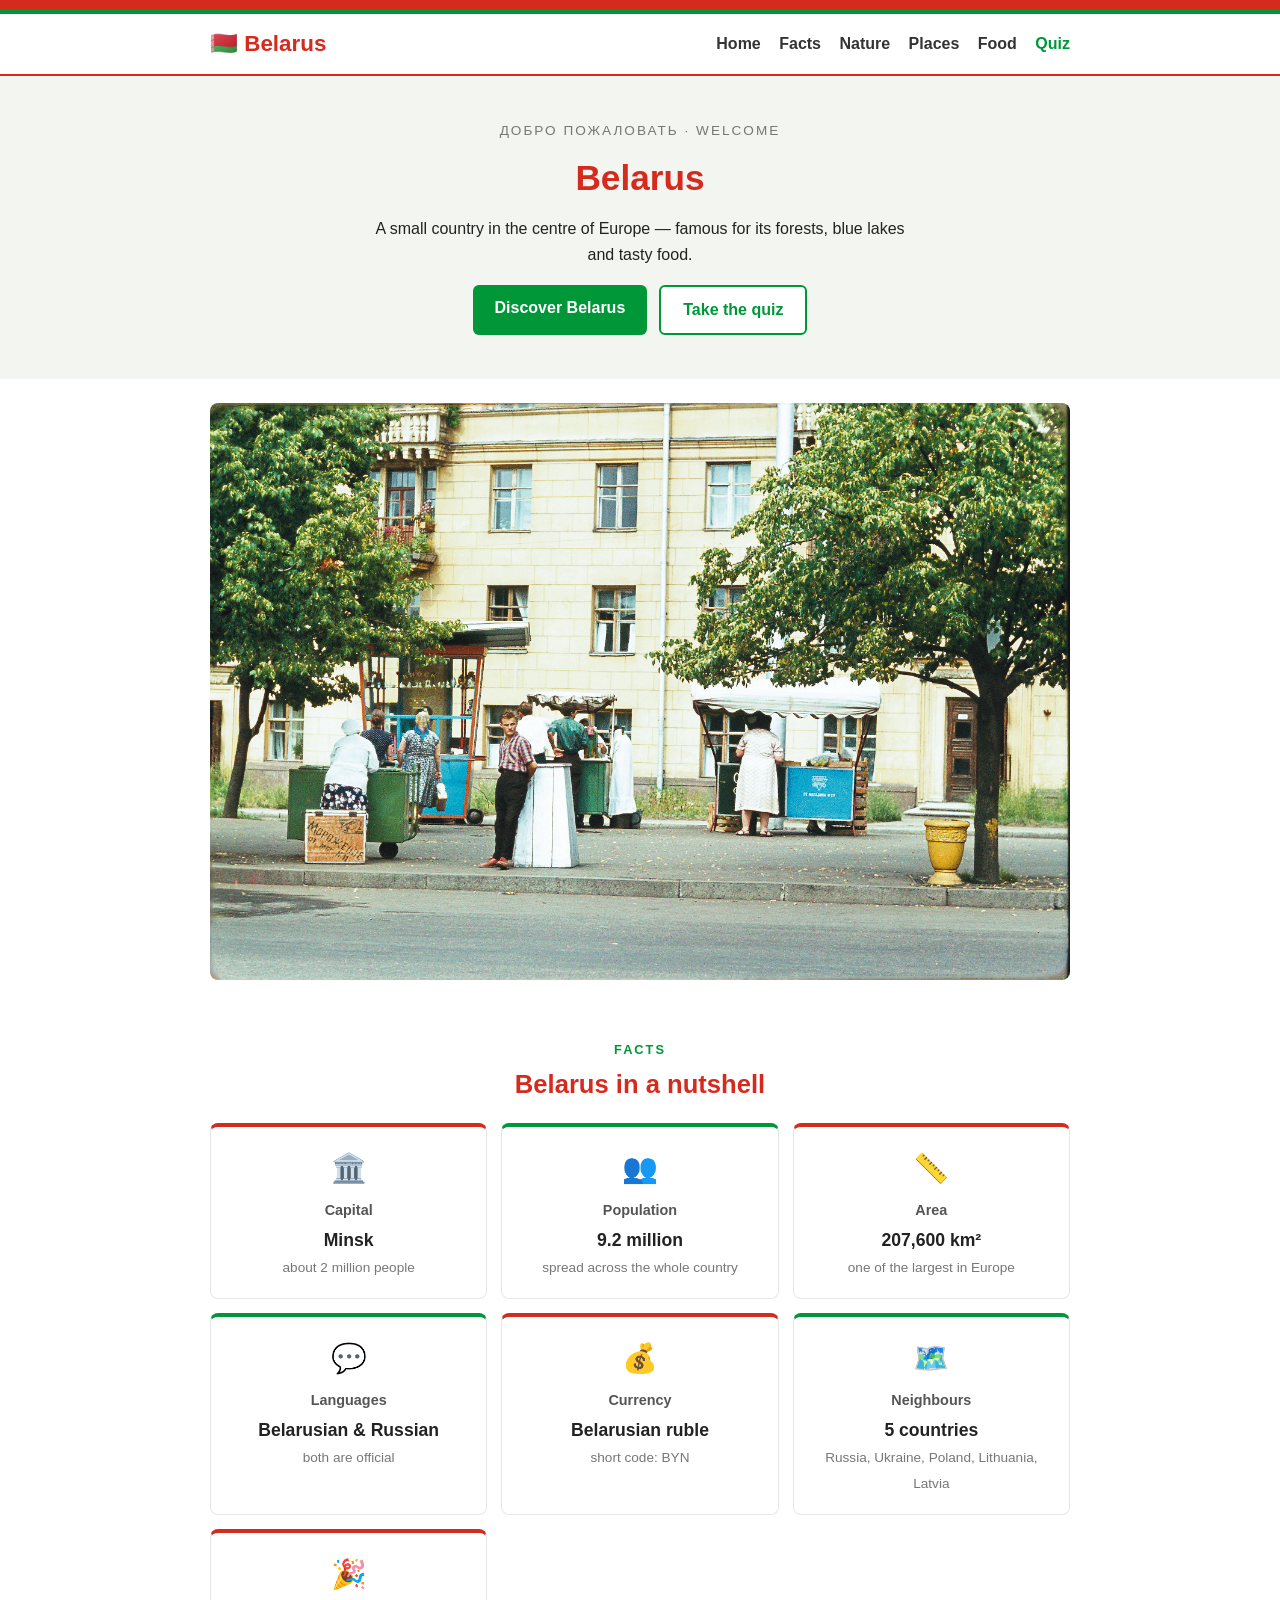
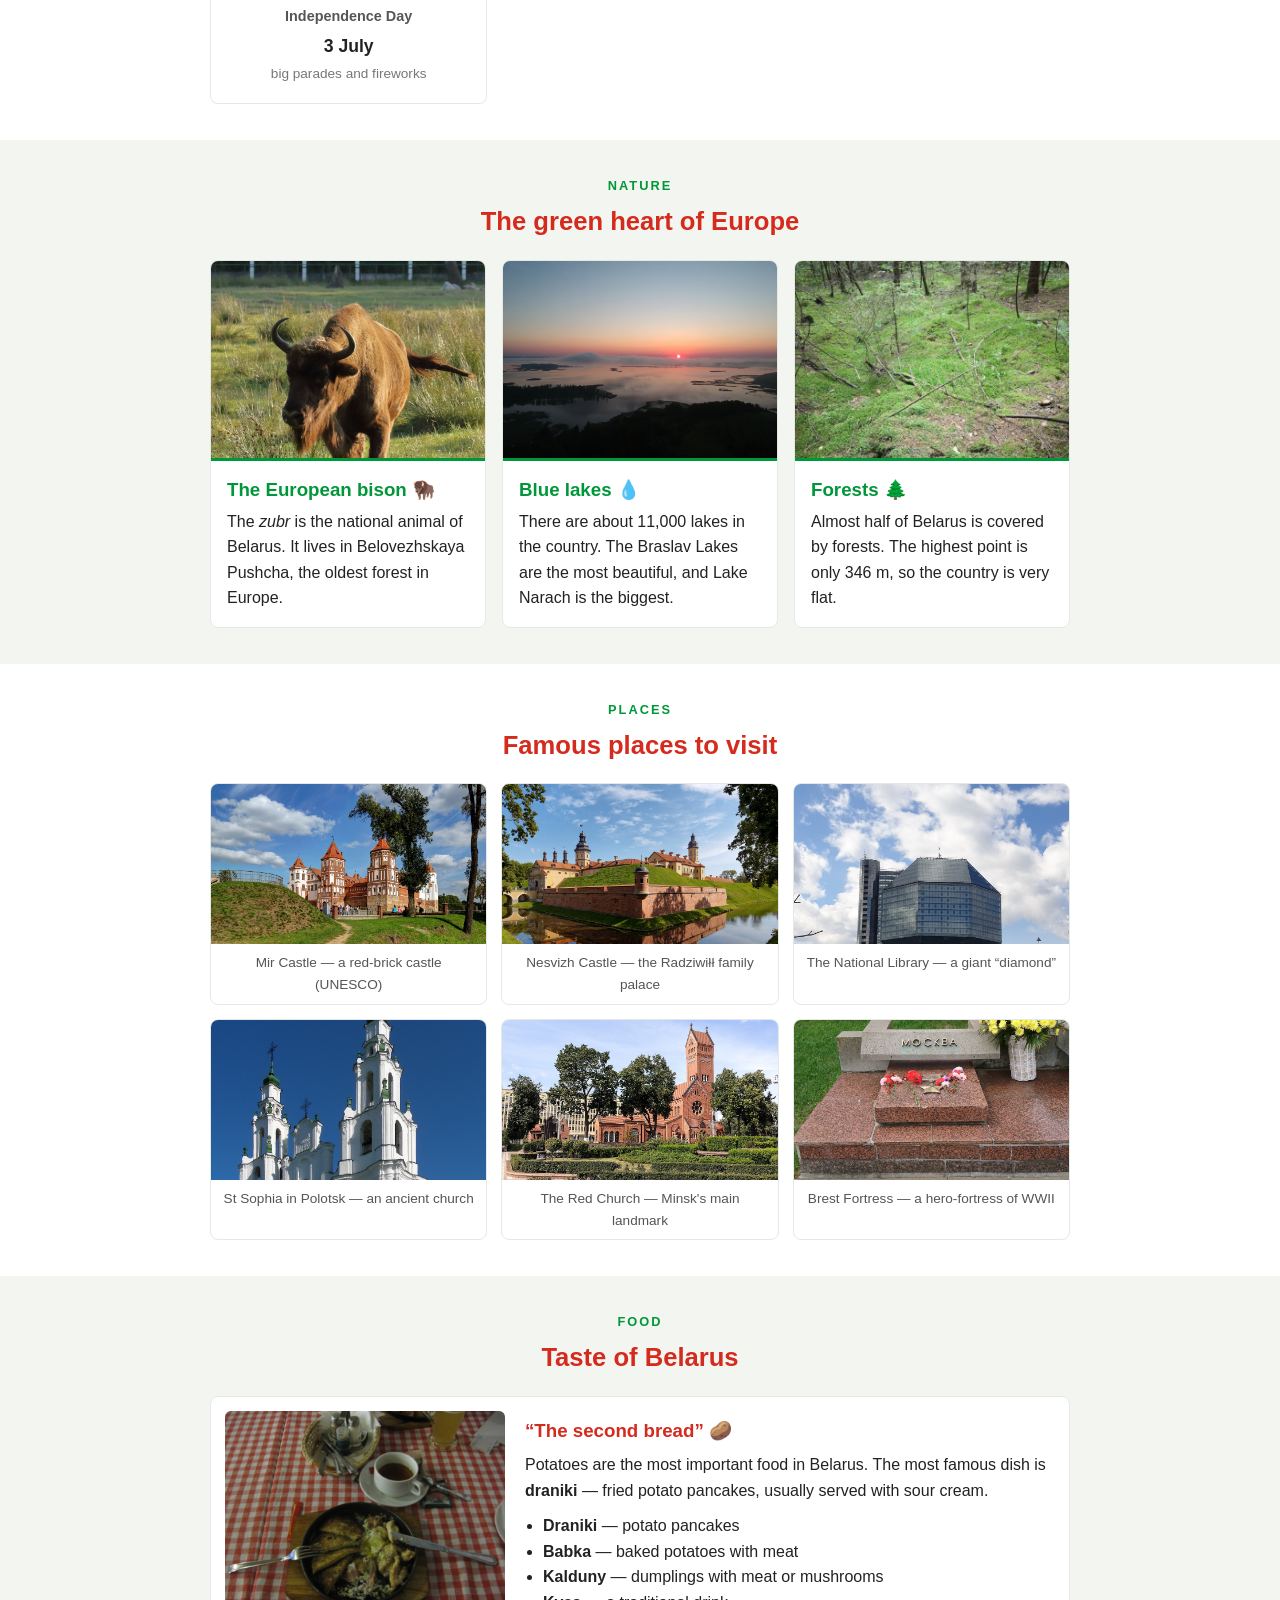
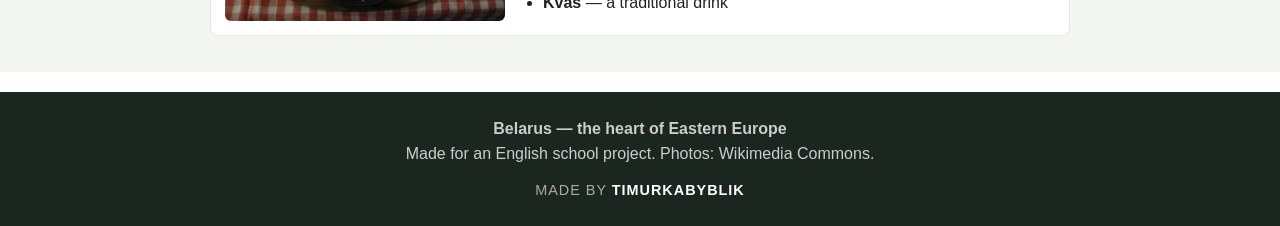
==== index.html @ 0264f18c "Первый коммит" ====
<!DOCTYPE html>
<html lang="en">
<head>
  <meta charset="UTF-8">
  <meta name="viewport" content="width=device-width, initial-scale=1.0">
  <title>Belarus — a small country in Europe</title>
  <link rel="stylesheet" href="css/style.css">
</head>
<body>

  <!-- flag stripe: red and green -->
  <div class="flag"></div>

  <header class="header">
    <div class="container">
      <p class="logo">🇧🇾 Belarus</p>
      <nav>
        <a href="#home">Home</a>
        <a href="#facts">Facts</a>
        <a href="#nature">Nature</a>
        <a href="#places">Places</a>
        <a href="#food">Food</a>
        <a href="quiz.html" class="nav-quiz">Quiz</a>
      </nav>
    </div>
  </header>

  <!-- main title -->
  <section class="hero" id="home">
    <div class="container">
      <p class="kicker">Добро пожаловать · Welcome</p>
      <h1>Belarus</h1>
      <p class="subtitle">A small country in the centre of Europe — famous for its
        forests, blue lakes and tasty food.</p>
      <div class="hero-buttons">
        <a class="button" href="#facts">Discover Belarus</a>
        <a class="button ghost" href="quiz.html">Take the quiz</a>
      </div>
    </div>
  </section>

  <!-- banner photo -->
  <section class="container">
    <img class="banner" src="images/minsk_victory.jpg" alt="Victory Square in Minsk">
  </section>

  <!-- facts -->
  <section class="section" id="facts">
    <div class="container">
      <h2><span>Facts</span> Belarus in a nutshell</h2>
      <div class="facts-grid">

        <div class="fact-card">
          <span class="fact-icon">🏛️</span>
          <h3>Capital</h3>
          <p>Minsk</p>
          <small>about 2 million people</small>
        </div>

        <div class="fact-card">
          <span class="fact-icon">👥</span>
          <h3>Population</h3>
          <p>9.2 million</p>
          <small>spread across the whole country</small>
        </div>

        <div class="fact-card">
          <span class="fact-icon">📏</span>
          <h3>Area</h3>
          <p>207,600 km²</p>
          <small>one of the largest in Europe</small>
        </div>

        <div class="fact-card">
          <span class="fact-icon">💬</span>
          <h3>Languages</h3>
          <p>Belarusian &amp; Russian</p>
          <small>both are official</small>
        </div>

        <div class="fact-card">
          <span class="fact-icon">💰</span>
          <h3>Currency</h3>
          <p>Belarusian ruble</p>
          <small>short code: BYN</small>
        </div>

        <div class="fact-card">
          <span class="fact-icon">🗺️</span>
          <h3>Neighbours</h3>
          <p>5 countries</p>
          <small>Russia, Ukraine, Poland, Lithuania, Latvia</small>
        </div>

        <div class="fact-card">
          <span class="fact-icon">🎉</span>
          <h3>Independence Day</h3>
          <p>3 July</p>
          <small>big parades and fireworks</small>
        </div>

      </div>
    </div>
  </section>

  <!-- nature -->
  <section class="section grey" id="nature">
    <div class="container">
      <h2><span>Nature</span> The green heart of Europe</h2>
      <div class="nature-grid">

        <article class="nature-card">
          <img src="images/bison.jpg" alt="A European bison">
          <div class="nature-body">
            <h3>The European bison 🦬</h3>
            <p>The <em>zubr</em> is the national animal of Belarus. It lives in
              Belovezhskaya Pushcha, the oldest forest in Europe.</p>
          </div>
        </article>

        <article class="nature-card">
          <img src="images/landscape_brasklav.jpg" alt="Braslav lakes">
          <div class="nature-body">
            <h3>Blue lakes 💧</h3>
            <p>There are about 11,000 lakes in the country. The Braslav Lakes are
              the most beautiful, and Lake Narach is the biggest.</p>
          </div>
        </article>

        <article class="nature-card">
          <img src="images/landscape_forest.jpg" alt="A forest in Belarus">
          <div class="nature-body">
            <h3>Forests 🌲</h3>
            <p>Almost half of Belarus is covered by forests. The highest point is
              only 346 m, so the country is very flat.</p>
          </div>
        </article>

      </div>
    </div>
  </section>

  <!-- places -->
  <section class="section" id="places">
    <div class="container">
      <h2><span>Places</span> Famous places to visit</h2>
      <div class="grid">
        <figure>
          <img src="images/mir_castle.jpg" alt="Mir Castle">
          <figcaption>Mir Castle — a red-brick castle (UNESCO)</figcaption>
        </figure>
        <figure>
          <img src="images/nesvizh_castle.jpg" alt="Nesvizh Castle">
          <figcaption>Nesvizh Castle — the Radziwiłł family palace</figcaption>
        </figure>
        <figure>
          <img src="images/national_library.jpg" alt="National Library of Belarus">
          <figcaption>The National Library — a giant “diamond”</figcaption>
        </figure>
        <figure>
          <img src="images/sophia_cathedral.jpg" alt="St Sophia Cathedral in Polotsk">
          <figcaption>St Sophia in Polotsk — an ancient church</figcaption>
        </figure>
        <figure>
          <img src="images/red_church.jpg" alt="The Red Church in Minsk">
          <figcaption>The Red Church — Minsk's main landmark</figcaption>
        </figure>
        <figure>
          <img src="images/brest_fortress.jpg" alt="Brest Fortress">
          <figcaption>Brest Fortress — a hero-fortress of WWII</figcaption>
        </figure>
      </div>
    </div>
  </section>

  <!-- food -->
  <section class="section grey" id="food">
    <div class="container">
      <h2><span>Food</span> Taste of Belarus</h2>
      <div class="food-card">
        <img src="images/draniki.jpg" alt="Draniki — potato pancakes">
        <div>
          <h3>“The second bread” 🥔</h3>
          <p>Potatoes are the most important food in Belarus. The most famous dish
            is <strong>draniki</strong> — fried potato pancakes, usually served
            with sour cream.</p>
          <ul>
            <li><strong>Draniki</strong> — potato pancakes</li>
            <li><strong>Babka</strong> — baked potatoes with meat</li>
            <li><strong>Kalduny</strong> — dumplings with meat or mushrooms</li>
            <li><strong>Kvas</strong> — a traditional drink</li>
          </ul>
        </div>
      </div>
    </div>
  </section>

  <footer>
    <div class="container">
      <p><strong>Belarus — the heart of Eastern Europe</strong></p>
      <p>Made for an English school project. Photos: Wikimedia Commons.</p>
      <p class="made-by">Made by <a href="https://github.com/timgihangir-rgb" target="_blank" rel="noopener">TIMURKABYBLIK</a></p>
    </div>
  </footer>

</body>
</html>
---- css/style.css ----
/* Belarus website — simple light styles */

* {
  margin: 0;
  padding: 0;
  box-sizing: border-box;
}

body {
  font-family: Arial, Helvetica, sans-serif;
  color: #222;
  background: #fff;
  line-height: 1.6;
}

.container {
  max-width: 900px;
  margin: 0 auto;
  padding: 0 20px;
}

img {
  max-width: 100%;
  display: block;
}

/* ---- flag stripe ---- */
.flag {
  height: 14px;
  background: linear-gradient(#d52b1e 0 66%, #009739 66% 100%);
}

/* ---- header ---- */
.header {
  background: #fff;
  border-bottom: 2px solid #d52b1e;
  padding: 12px 0;
}

.header .container {
  display: flex;
  justify-content: space-between;
  align-items: center;
  flex-wrap: wrap;
  gap: 8px;
}

.logo {
  font-size: 1.4rem;
  font-weight: bold;
  color: #d52b1e;
}

.header nav a {
  color: #333;
  text-decoration: none;
  margin-left: 14px;
  font-weight: bold;
}

.header nav a:hover {
  color: #d52b1e;
}

.header nav a.nav-quiz {
  color: #009739;
}

/* ---- hero ---- */
.hero {
  background: #f3f5f0;
  text-align: center;
  padding: 44px 0;
}

.kicker {
  font-size: 0.85rem;
  letter-spacing: 2px;
  text-transform: uppercase;
  color: #777;
  margin-bottom: 8px;
}

.hero h1 {
  color: #d52b1e;
  font-size: 2.2rem;
  margin-bottom: 10px;
}

.subtitle {
  max-width: 560px;
  margin: 0 auto 18px;
}

.hero-buttons {
  display: flex;
  gap: 12px;
  justify-content: center;
  flex-wrap: wrap;
}

.hero.small {
  padding: 28px 0;
}

/* banner photo */
.banner {
  width: 100%;
  margin: 24px auto;
  border-radius: 8px;
}

/* ---- buttons ---- */
.button {
  display: inline-block;
  background: #009739;
  color: #fff;
  border: none;
  padding: 10px 22px;
  border-radius: 6px;
  font-family: inherit;
  font-size: 1rem;
  font-weight: bold;
  cursor: pointer;
  text-decoration: none;
}

.button:hover {
  background: #00782e;
}

.button.ghost {
  background: #fff;
  color: #009739;
  border: 2px solid #009739;
}

.button.ghost:hover {
  background: #f0f7f3;
}

.button.grey {
  background: #888;
}

.button.grey:hover {
  background: #666;
}

/* ---- sections ---- */
.section {
  padding: 36px 0;
}

.section h2 {
  color: #d52b1e;
  text-align: center;
  margin-bottom: 18px;
  font-size: 1.6rem;
}

.section h2 > span {
  display: block;
  font-size: 0.8rem;
  text-transform: uppercase;
  letter-spacing: 2px;
  color: #009739;
  margin-bottom: 4px;
}

.grey {
  background: #f3f5f0;
}

/* ---- facts ---- */
.facts-grid {
  display: grid;
  grid-template-columns: repeat(auto-fit, minmax(210px, 1fr));
  gap: 14px;
}

.fact-card {
  background: #fff;
  border: 1px solid #e5e9e5;
  border-top: 4px solid #d52b1e;
  border-radius: 8px;
  padding: 18px 16px;
  text-align: center;
}

.fact-card:nth-child(even) {
  border-top-color: #009739;
}

.fact-icon {
  font-size: 1.8rem;
}

.fact-card h3 {
  font-size: 0.9rem;
  margin: 8px 0 4px;
  color: #555;
}

.fact-card p {
  font-size: 1.1rem;
  font-weight: bold;
}

.fact-card small {
  color: #777;
  font-size: 0.85rem;
}

/* ---- nature ---- */
.nature-grid {
  display: grid;
  grid-template-columns: repeat(auto-fit, minmax(240px, 1fr));
  gap: 16px;
}

.nature-card {
  background: #fff;
  border: 1px solid #e5e9e5;
  border-radius: 8px;
  overflow: hidden;
}

.nature-card img {
  width: 100%;
  height: 200px;
  object-fit: cover;
  border-bottom: 3px solid #009739;
}

.nature-body {
  padding: 14px 16px 16px;
}

.nature-body h3 {
  color: #009739;
  margin-bottom: 4px;
}

/* ---- places grid ---- */
.grid {
  display: grid;
  grid-template-columns: repeat(3, 1fr);
  gap: 14px;
}

.grid figure {
  background: #fff;
  border: 1px solid #e5e9e5;
  border-radius: 8px;
  overflow: hidden;
}

.grid img {
  width: 100%;
  height: 160px;
  object-fit: cover;
}

.grid figcaption {
  padding: 8px 10px;
  font-size: 0.85rem;
  color: #555;
  text-align: center;
}

/* ---- food card ---- */
.food-card {
  display: flex;
  gap: 20px;
  align-items: center;
  background: #fff;
  border: 1px solid #e5e9e5;
  border-radius: 8px;
  padding: 14px;
}

.food-card img {
  width: 280px;
  height: 210px;
  object-fit: cover;
  border-radius: 6px;
  flex-shrink: 0;
}

.food-card h3 {
  color: #d52b1e;
  margin-bottom: 6px;
}

.food-card ul {
  margin: 10px 0 0 18px;
}

/* ---- footer ---- */
footer {
  background: #1c2621;
  color: #ccc;
  text-align: center;
  padding: 24px 0;
  margin-top: 20px;
}

footer a {
  color: #ff9990;
}

.made-by {
  margin-top: 12px;
  font-size: 0.9rem;
  letter-spacing: 1px;
  text-transform: uppercase;
  color: #aaa;
}

.made-by a {
  color: #fff;
  font-weight: bold;
  text-decoration: none;
}

.made-by a:hover {
  color: #ff9990;
}

/* ============================================================
   QUIZ PAGE
   ============================================================ */

.quiz {
  max-width: 720px;
}

.question {
  background: #fff;
  border: 1px solid #e5e9e5;
  border-left: 5px solid #009739;
  border-radius: 8px;
  padding: 16px;
  margin-bottom: 16px;
}

.question h2 {
  font-size: 1.15rem;
  color: #222;
  text-align: left;
  margin-bottom: 10px;
}

.question img {
  width: 100%;
  height: 230px;
  object-fit: cover;
  border-radius: 6px;
  margin-bottom: 12px;
}

/* answer options */
.options {
  display: grid;
  grid-template-columns: 1fr 1fr;
  gap: 8px;
  counter-reset: opt;
}

.options label {
  counter-increment: opt;
  display: flex;
  align-items: center;
  gap: 8px;
  border: 2px solid #ddd;
  border-radius: 6px;
  padding: 10px 12px;
  cursor: pointer;
  font-size: 0.95rem;
}

.options label:hover {
  border-color: #009739;
}

.options label::before {
  content: counter(opt, upper-alpha);
  width: 24px;
  height: 24px;
  border-radius: 50%;
  display: inline-flex;
  align-items: center;
  justify-content: center;
  background: #f0f2f0;
  border: 1px solid #ddd;
  font-size: 0.8rem;
  font-weight: bold;
  color: #009739;
  flex-shrink: 0;
}

.options label input {
  position: absolute;
  opacity: 0;
  pointer-events: none;
}

.options label.selected {
  border-color: #009739;
  background: #eaf6ee;
}

.options label.right {
  border-color: #009739;
  background: #cde9d5;
}

.options label.wrong {
  border-color: #d52b1e;
  background: #f9dcd9;
}

.result {
  margin-top: 10px;
  font-weight: bold;
  display: none;
}

.result.show {
  display: block;
}

.result.ok {
  color: #009739;
}

.result.bad {
  color: #d52b1e;
}

.buttons {
  text-align: center;
  margin: 10px 0;
}

.buttons .button {
  margin: 0 6px;
}

#score {
  text-align: center;
  font-size: 1.2rem;
  font-weight: bold;
  color: #d52b1e;
  min-height: 1.6em;
  padding: 12px;
  background: #fff;
  border: 1px solid #e5e9e5;
  border-radius: 8px;
}

/* ---- small screens ---- */
@media (max-width: 700px) {
  .food-card {
    flex-direction: column;
  }

  .food-card img {
    width: 100%;
    height: 190px;
  }

  .grid {
    grid-template-columns: 1fr 1fr;
  }

  .options {
    grid-template-columns: 1fr;
  }

  .header nav a {
    margin-left: 8px;
  }
}
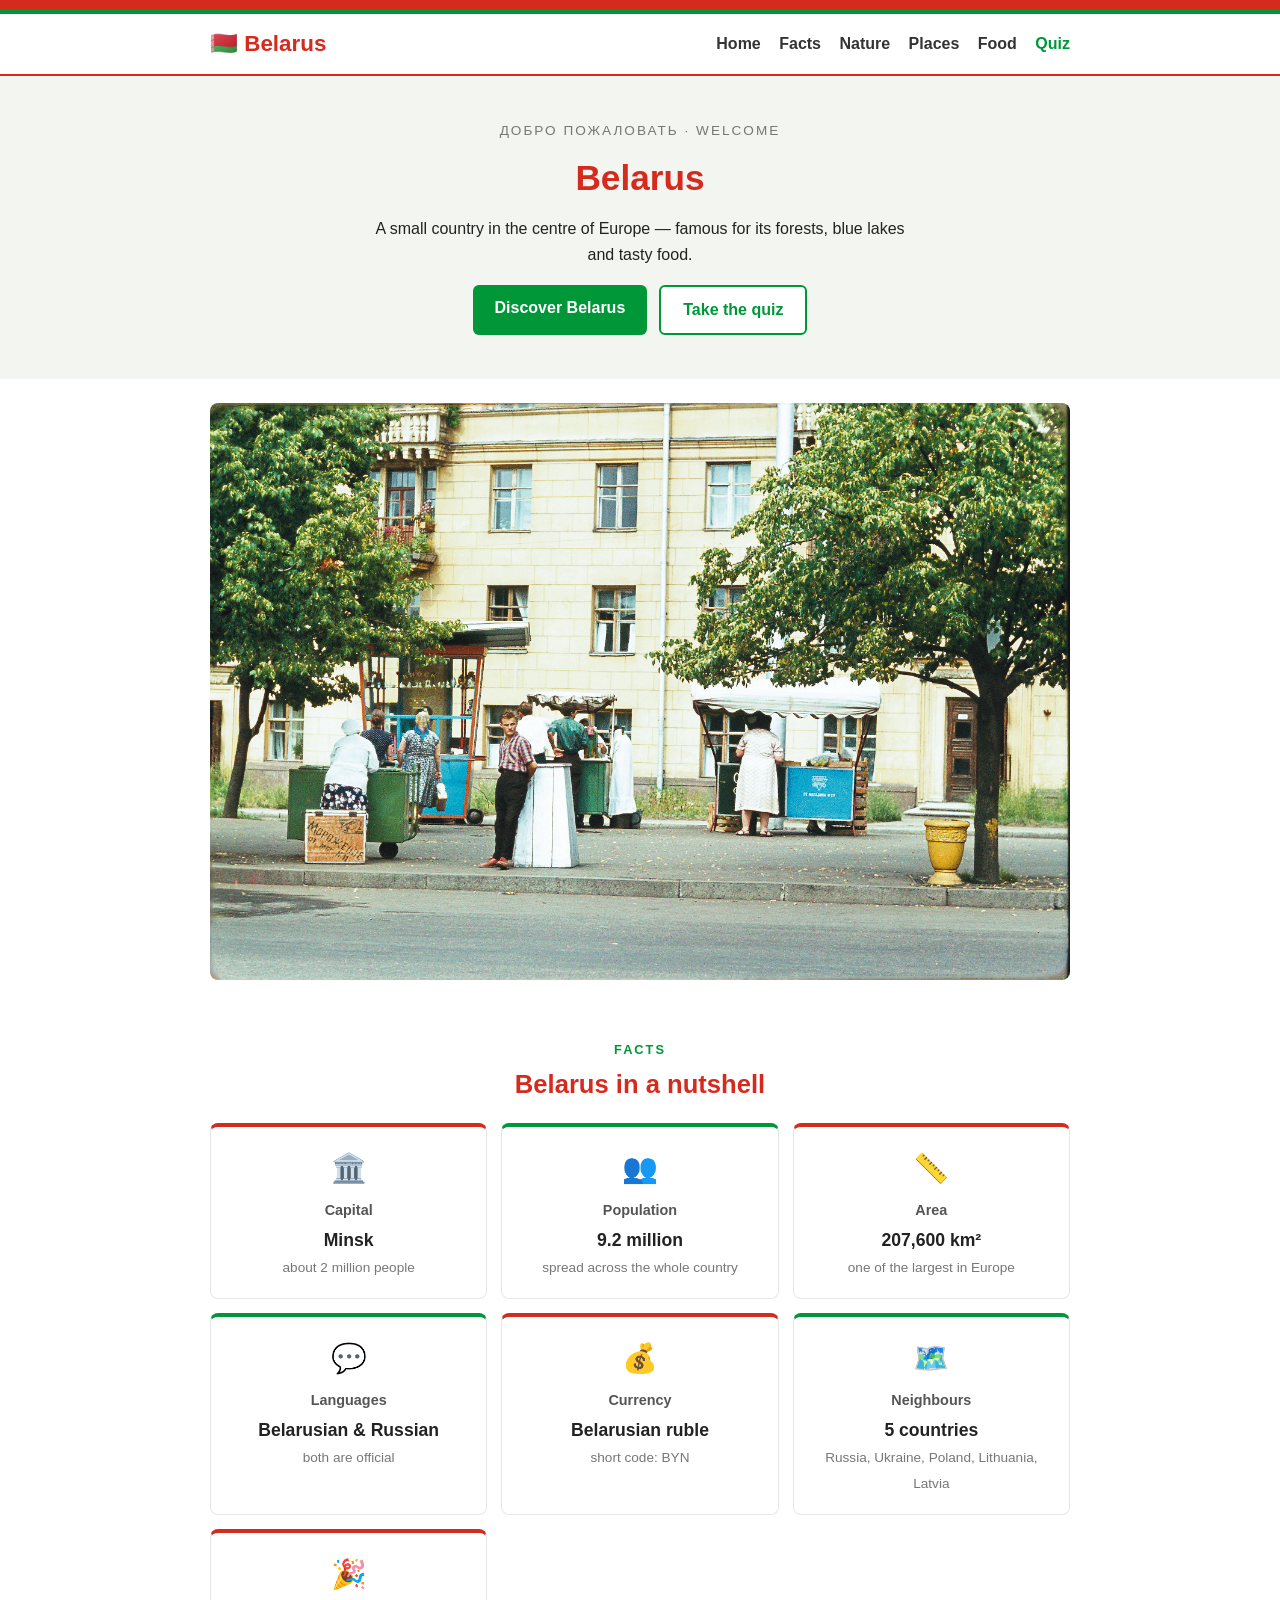
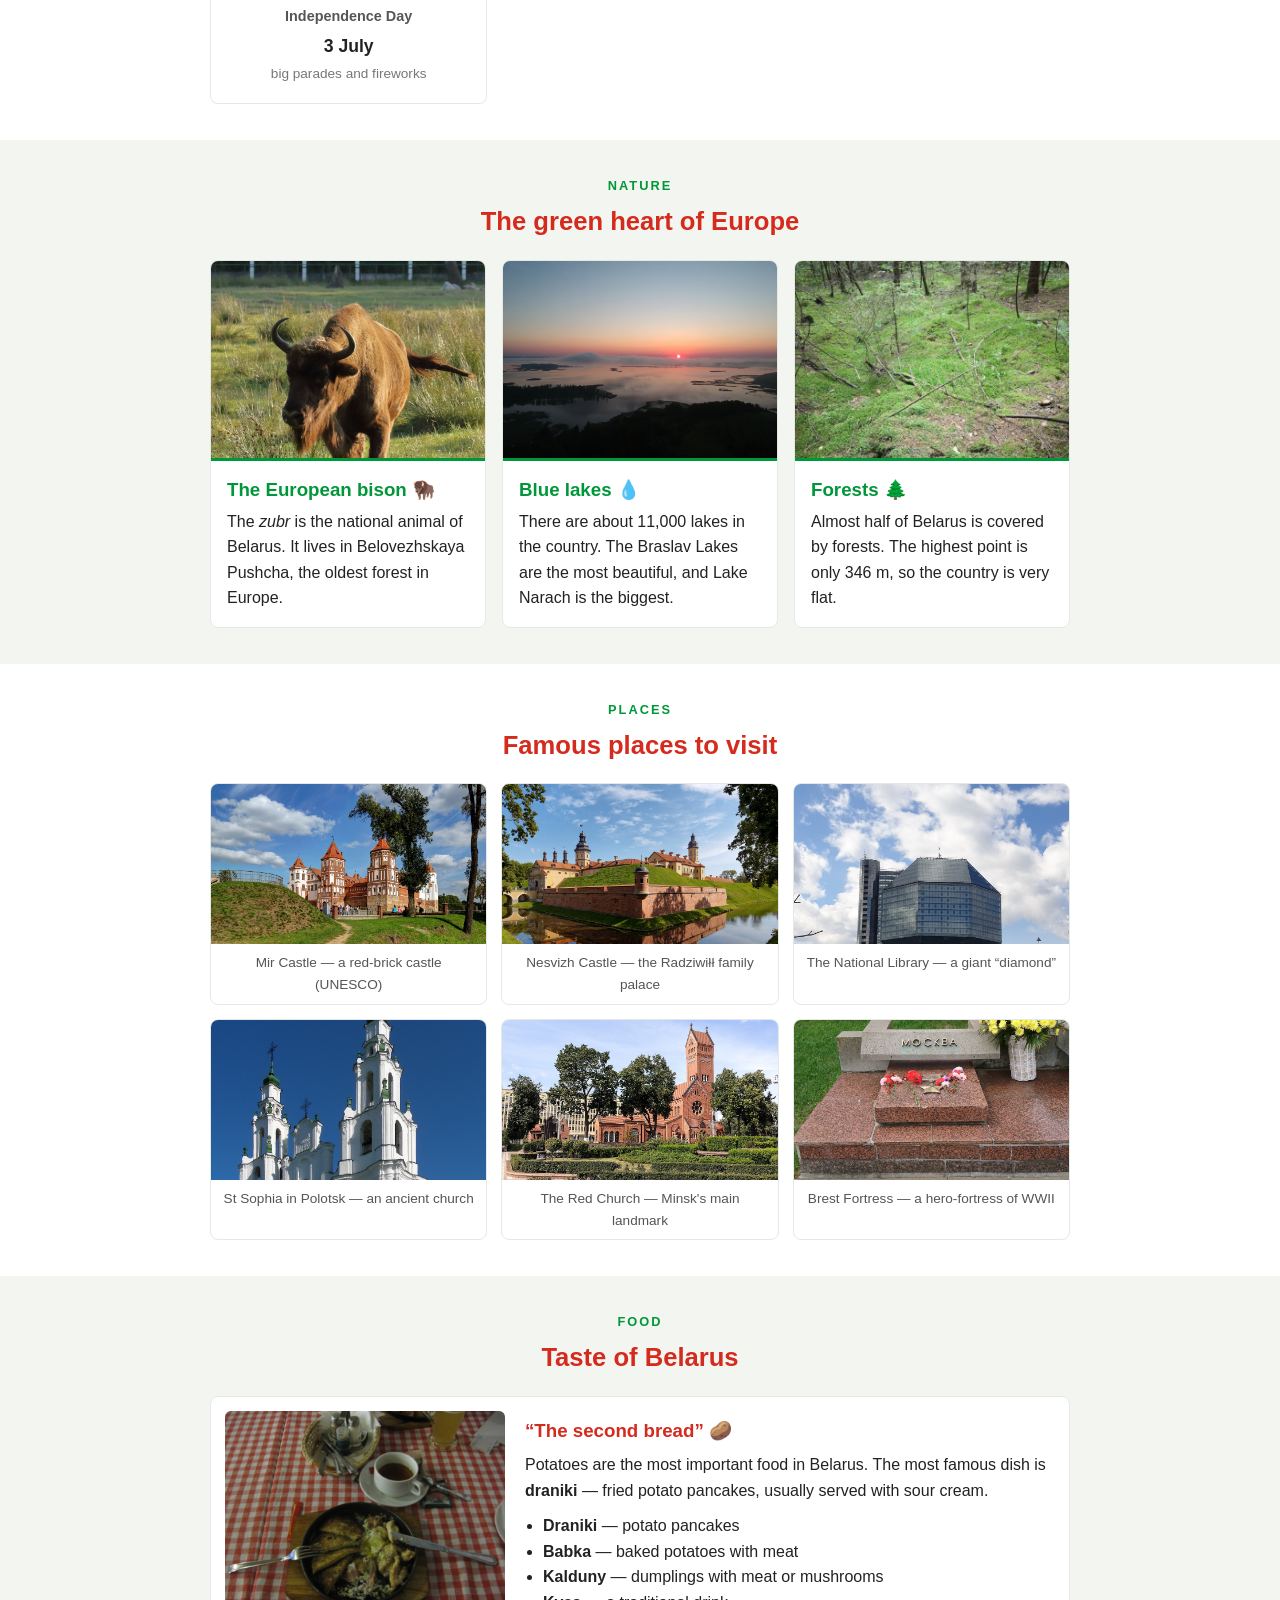
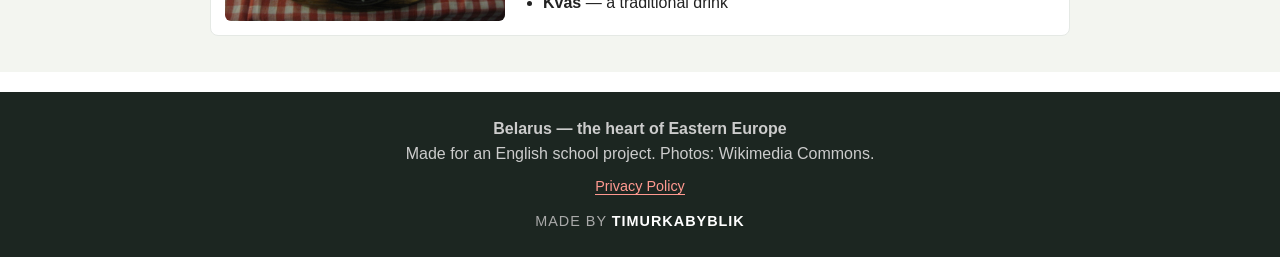
==== commit 5f2a68a8: "Add privacy policy page and footer link" ====
--- a/index.html
+++ b/index.html
@@ -199,6 +199,7 @@
     <div class="container">
       <p><strong>Belarus — the heart of Eastern Europe</strong></p>
       <p>Made for an English school project. Photos: Wikimedia Commons.</p>
+      <p class="foot-links"><a href="privacy.html">Privacy Policy</a></p>
       <p class="made-by">Made by <a href="https://github.com/timgihangir-rgb" target="_blank" rel="noopener">TIMURKABYBLIK</a></p>
     </div>
   </footer>
--- a/css/style.css
+++ b/css/style.css
@@ -308,6 +308,21 @@
 
 footer a {
   color: #ff9990;
+}
+
+.foot-links {
+  margin-top: 8px;
+  font-size: 0.9rem;
+}
+
+.foot-links a {
+  text-decoration: none;
+  border-bottom: 1px solid #ff9990;
+}
+
+.foot-links a:hover {
+  color: #fff;
+  border-bottom-color: #fff;
 }
 
 .made-by {
@@ -460,6 +475,52 @@
   border-radius: 8px;
 }
 
+/* ============================================================
+   PRIVACY POLICY PAGE
+   ============================================================ */
+
+.policy {
+  max-width: 720px;
+}
+
+.policy-title {
+  color: #d52b1e;
+  text-align: center;
+  font-size: 2rem;
+  margin-bottom: 6px;
+}
+
+.policy-date {
+  text-align: center;
+  color: #777;
+  font-size: 0.9rem;
+  margin-bottom: 24px;
+}
+
+.policy .intro {
+  background: #f3f5f0;
+  border-left: 4px solid #009739;
+  padding: 12px 16px;
+  border-radius: 6px;
+  margin-bottom: 22px;
+}
+
+.policy h2 {
+  color: #009739;
+  font-size: 1.2rem;
+  margin: 22px 0 8px;
+  text-align: left;
+}
+
+.policy p {
+  margin-bottom: 10px;
+  color: #333;
+}
+
+.policy a {
+  color: #009739;
+}
+
 /* ---- small screens ---- */
 @media (max-width: 700px) {
   .food-card {
